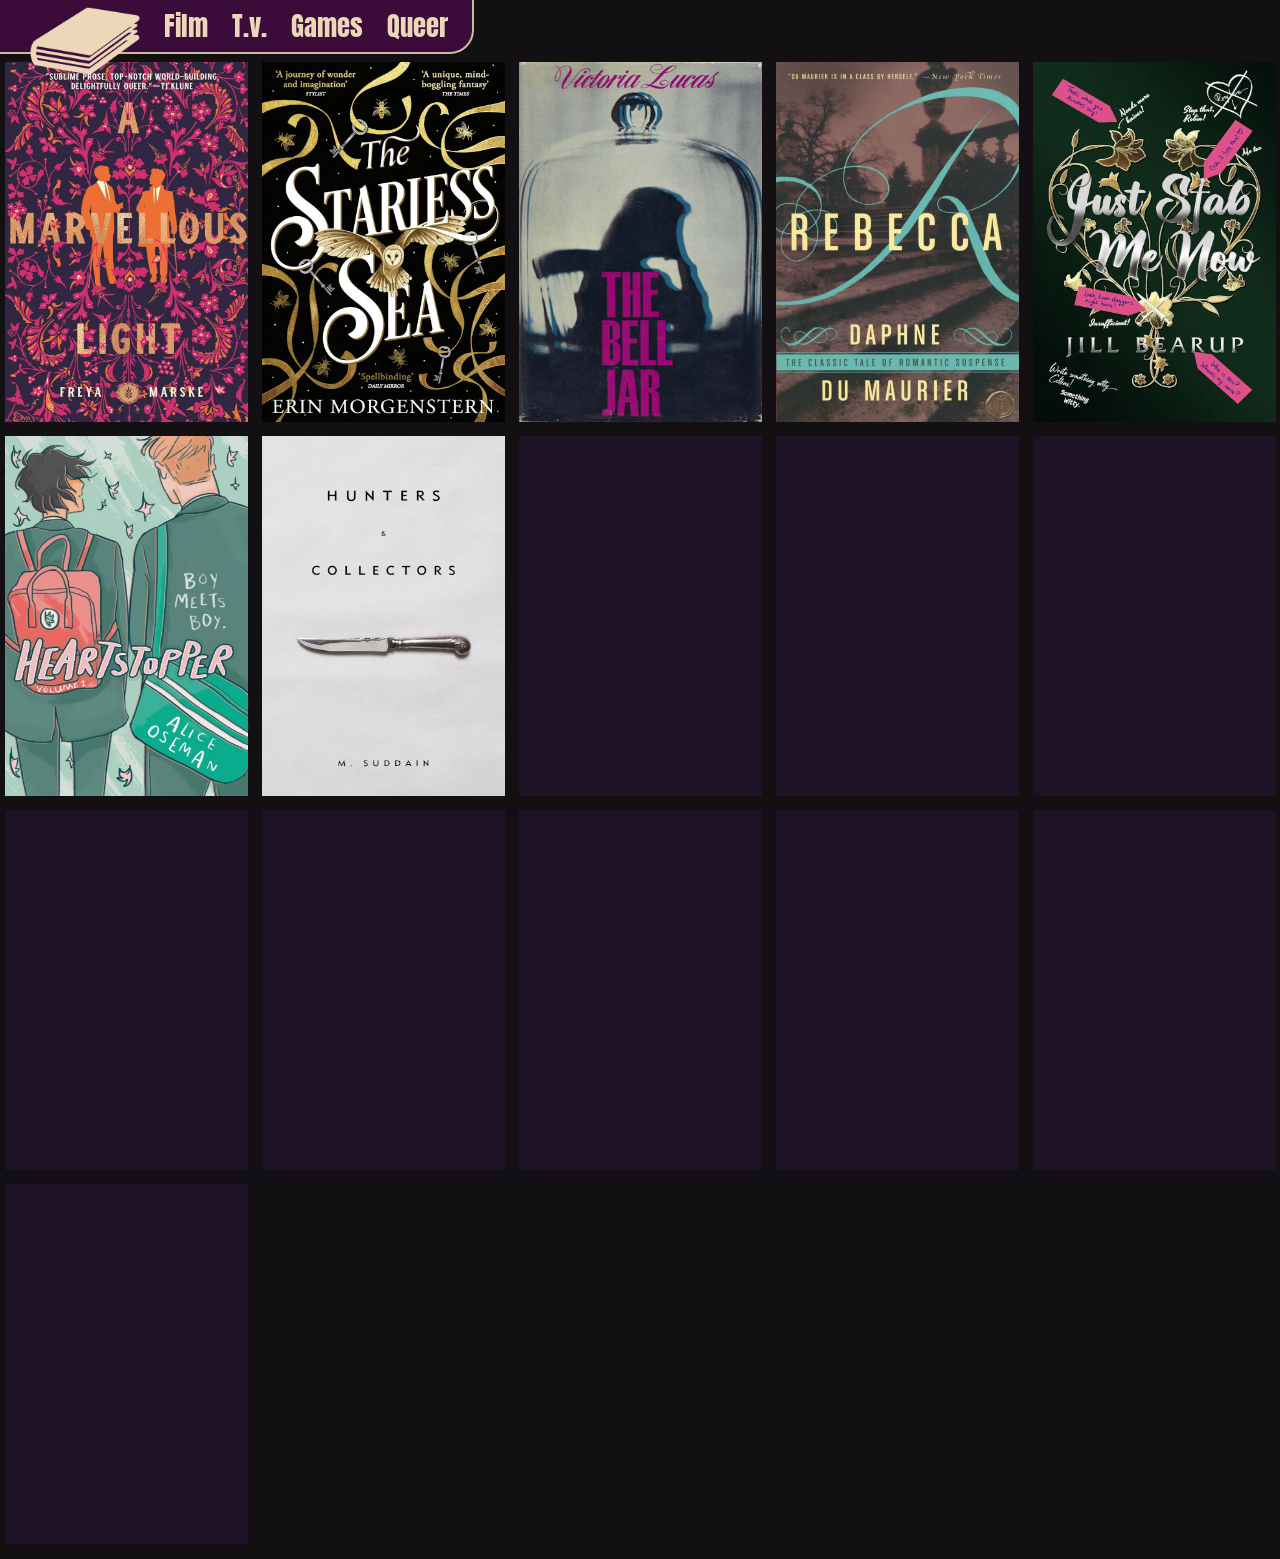
==== books.html @ d8e8ef1d "Reduced Image  + New Entry" ====
<!DOCTYPE html>
<html lang="en">

<head>
    <meta charset="UTF-8" />
    <meta name="viewport" content="width=device-width, initial-scale=1.0" />

    <title> Watch List </title>

    <link rel="stylesheet" href="styles.css">
    <link rel="icon" href="Assets/Favicon.png">
    <script src="scripts.js"></script>
    
</head>

<body>

    <div id="header">
        <img src="Assets/book_icon.png" style="width: 110px;object-fit: fill; height: 68px; margin-top: 7px;">
        <a href="index.html"><h1> Film </h1></a>
        <a href="tv.html"><h1> T.v. </h1></a>
        <div id="altRow">
            <a href="games.html"><h1> Games </h1></a>
            <a href="queer.html"><h1> Queer </h1></a>
        </div>
        <div> <!-- spacer --> </div>
    </div>
    
    <div class="grid">

        <div class="cell" onclick="toggleText('b7_base', 'b7_text');">
            <img src="Books/aMarvelousLight.jpg">
            <div id="b7_base" class="description_box"></div>
            <p id="b7_text"> A Marvellous Light <br> Freya Marske <br><br> 
                Dual pov adventure romance set in a secret world of magic during early 1900s 
                England. It is an exciting read with enjoyable characters and a sharp eye 
                for detail.
            </p>
        </div>

        <div class="cell" onclick="toggleText('b6_base', 'b6_text');">
            <img src="Books/theStarlessSea_2019.jpg">
            <div id="b6_base" class="description_box"></div>
            <p id="b6_text"> The Starless Sea <br> Erin Morgenstern <br><br> 
                Beginning with three seemingly unconnected fairy tales, the various stories wind 
                together over the course of the novel into a complex web of symbolism around a 
                mythical library. With this unusual structure the novel explores the importance 
                and influence of all kinds of stories.
            </p>
        </div>

        <div class="cell" onclick="toggleText('b5_base', 'b5_text');">
            <img src="Books/belljarvictorialucas-2126178337.jpg">
            <div id="b5_base" class="description_box"></div>
            <p id="b5_text"> The Bell Jar <br> Sylvia Plath <br><br> 
                First published in 1963 under the pseudonym Victoria Lucas, the novel is a 
                fictionalised account of Plath's own struggles with mental health, depression, 
                and suicide. The writing is masterful, evocative, and makes it easy to enter 
                head of the character Esther Greenwood.
            </p>
        </div>

        <div class="cell" onclick="toggleText('b3_base', 'b3_text');">
            <img src="Books/Rebecca3.jpg">
            <div id="b3_base" class="description_box"></div>
            <p id="b3_text"> Rebecca <br> Daphne du Maurier <br><br> 
                A tense, slow burning novel, Rebecca follows a young woman haunted by the 
                memory of her husband's first wife. Du Maurier dives deep into the unnamed 
                protagonists psycho-drama with lyrical and evocative writing.
            </p>
        </div>

        <div class="cell" onclick="toggleText('b2_base', 'b2_text');">
            <img src="Books/justStabMeNow.jpg">
            <div id="b2_base" class="description_box"></div>
            <p id="b2_text"> Just Stab Me Now <br> Jill Bearup <br><br> 
                A highly entertaining read about a romance novel heroine who refuses to 
                follow the authors wishes. Both a send up and love letter to the genre, 
                while giving a glimpse into what goes on in an authors head.
            </p>
        </div>

        <div class="cell" onclick="toggleText('b4_base', 'b4_text');">
            <img src="Books/Heartstopper_2016.jpg">
            <div id="b4_base" class="description_box"></div>
            <p id="b4_text"> Heartstopper <br> Alice Oseman <br><br> 
                First appearing as a webcomic in 2016, Heartstopper grew an adoring community. 
                It offered a cast of queer characters figuring themselves out and growing up 
                together. Depicting their struggles with hope and care. Young readers could see 
                themselves in it, and older readers saw the media they wished they had growing up.
            </p>
        </div>

        <div class="cell" onclick="toggleText('b1_base', 'b1_text');">
            <img src="Books/Hunters_and_Collectors_2016.jpg">
            <div id="b1_base" class="description_box"></div>
            <p id="b1_text"> Hunters and Collectors <br> M.Suddain <br><br> 
                This book had a great impact on my sensibilities, silly with the plot, 
                serious with the characters. Misanthrope and intergalactic food critic, 
                John Tamberlain, is on the hunt for a mythical hotel, the Hotel Grand 
                Skies. The only evidence of it's existence is a single photo.
            </p>
        </div>

        <div class="test_cell"></div>
        <div class="test_cell"></div>
        <div class="test_cell"></div>
        <div class="test_cell"></div>
        <div class="test_cell"></div>
        <div class="test_cell"></div>
        <div class="test_cell"></div>
        <div class="test_cell"></div>
        <div class="test_cell"></div>

    </div>

</body>

</html>
---- styles.css ----
@font-face {
   font-family: 'Anton';
   src: url(Assets/Anton-Regular.otf);
}

body {
    /* background-color: rgb(24, 27, 25); */
    /* background-color: rgb(241, 236, 239); */
    background-color: rgb(18, 16, 18);
    margin: 0px;
}

h1 {
    font-family: 'Anton';
    /* font-family: 'Courier New' ; */
    font-size: 20pt;
    font-weight: normal;
    margin-top: 6px;
    color: rgb(237, 215, 185);
}

h1:hover {
    color: rgb(30,18,39);
    opacity: 0.5;
}

a {
    text-decoration: none;
}

img {
    /* object-fit: contain; */
    width: 100%;
    height: 100%;
}

#header {
    /* background-color: rgb(133, 28, 98); */
    /* background-color: rgb(126, 133, 28); */
    /* background-color: rgb(124, 122, 113); */
    /* background-color: rgb(179, 164, 164); */
    background-color: rgb(59, 11, 58);
    /* background-color: rgb(45, 24, 60); */
    border-style: solid;
    border-color: rgb(203, 186, 162);
    border-width: 2px;

    position: fixed;
    top: -2px;
    left: -2px;
    border-radius: 0px 0px 24px 0px;
    display: flex;
    direction: row;
    padding-left: 30px;
    gap: 24px;

    z-index: 1;

    /* width: 100%; */
    height: 52px; /* make sure .grid margin-top uses the same value*/
}

#altRow{
    /* width: 600px; */
    display: flex;
    direction: row;
    gap: 24px;
}


.grid {

    margin-top: 52px; /*make sure this is the same value as #header height */
    margin-bottom: 15px;
    display: grid;
    grid-template-columns: repeat(auto-fill, minmax(170px, 243px));
    padding-top: 10px;
    gap: 14px;
    justify-content: center;

}

.test_cell {
    position: relative;
    width: 243px;
    height: 360px;

    background-color:blueviolet;
    opacity: 0.1;
}

.cell {
    position: relative;
    /* make sure width to height ratio is 27:40 */
    width: 243px;
    height: 360px;
    overflow: hidden;

    transition-duration: 0.2s;
}

.cell:hover {
    cursor: grab;

    transform: scale(0.95);
}

.description_box {
    /* display: none; */
    position: absolute;
    top: 0%;
    width: 100%;
    height: 100%;

    cursor: grab;

    background-color: rgb(30,18,39);
    opacity: 0;
    transition: 0.15s;
}

p {
    font-family: 'tahoma';
    font-size: 12pt;
    line-height: 17pt;

    position: absolute;
    top: 0px;
    margin-top: 0px;
    padding: 13px;
    /* width: 217px; */
    height: 355px;
    overflow-y: scroll;
    overflow-x: none;
    color: rgb(254, 250, 243);
    opacity: 0;
    transition: 0.15s;
}

#pride_flag {
    object-fit: fill; 
    width: 106px; 
    height: 62px; 
    margin-top: 0px;
}

#controler {
    width: 110px;
    object-fit: fill; 
    height: 62px; 
    margin-top: 9px;
}

p::-webkit-scrollbar {
    width: 4.5px;
    /* background-color: aqua; */
}

p::-webkit-scrollbar-thumb {
    border-radius: 2px;
    background-color: rgb(210, 191, 164);
}

/* Styles for Mobile */
    
@media only screen and (max-width: 514px) {

    #header {
        padding-left: 15px;
        width: 290px;
        height: 90px; /* make sure .grid margin-top uses the same value*/

        flex-wrap: wrap;
    }

    #altRow {
        position: fixed;
        top: 35px;
        left: 123px;
    }

    .grid {
        grid-template-columns: repeat(auto-fill, minmax(100px, 189px));
        margin-top: 93px;
        margin-bottom: 10px;
        gap: 7px;
        /* background-color: aqua; */
    }

    .cell {
    /* make sure width to height ratio is 27:40 */
    width: 189px;
    height: 280px;
    }

    .test_cell {
    width: 194.4px;
    height: 288px;
    }

    .cell:hover {
    cursor: grab;
    transform: scale(1);
    }

    p {
        padding: 7px;
        padding-top: 3px;
        font-size: 10pt;
        line-height: 14pt;
        /* background-color: aqua; */
        /* width: 175px; */
        height: 265px;
    }

    #pride_flag {
        width: 90px; 
        height: 54px; 
        margin-top: 16px;
    }

    #controler {
        width: 100px;
    }

}
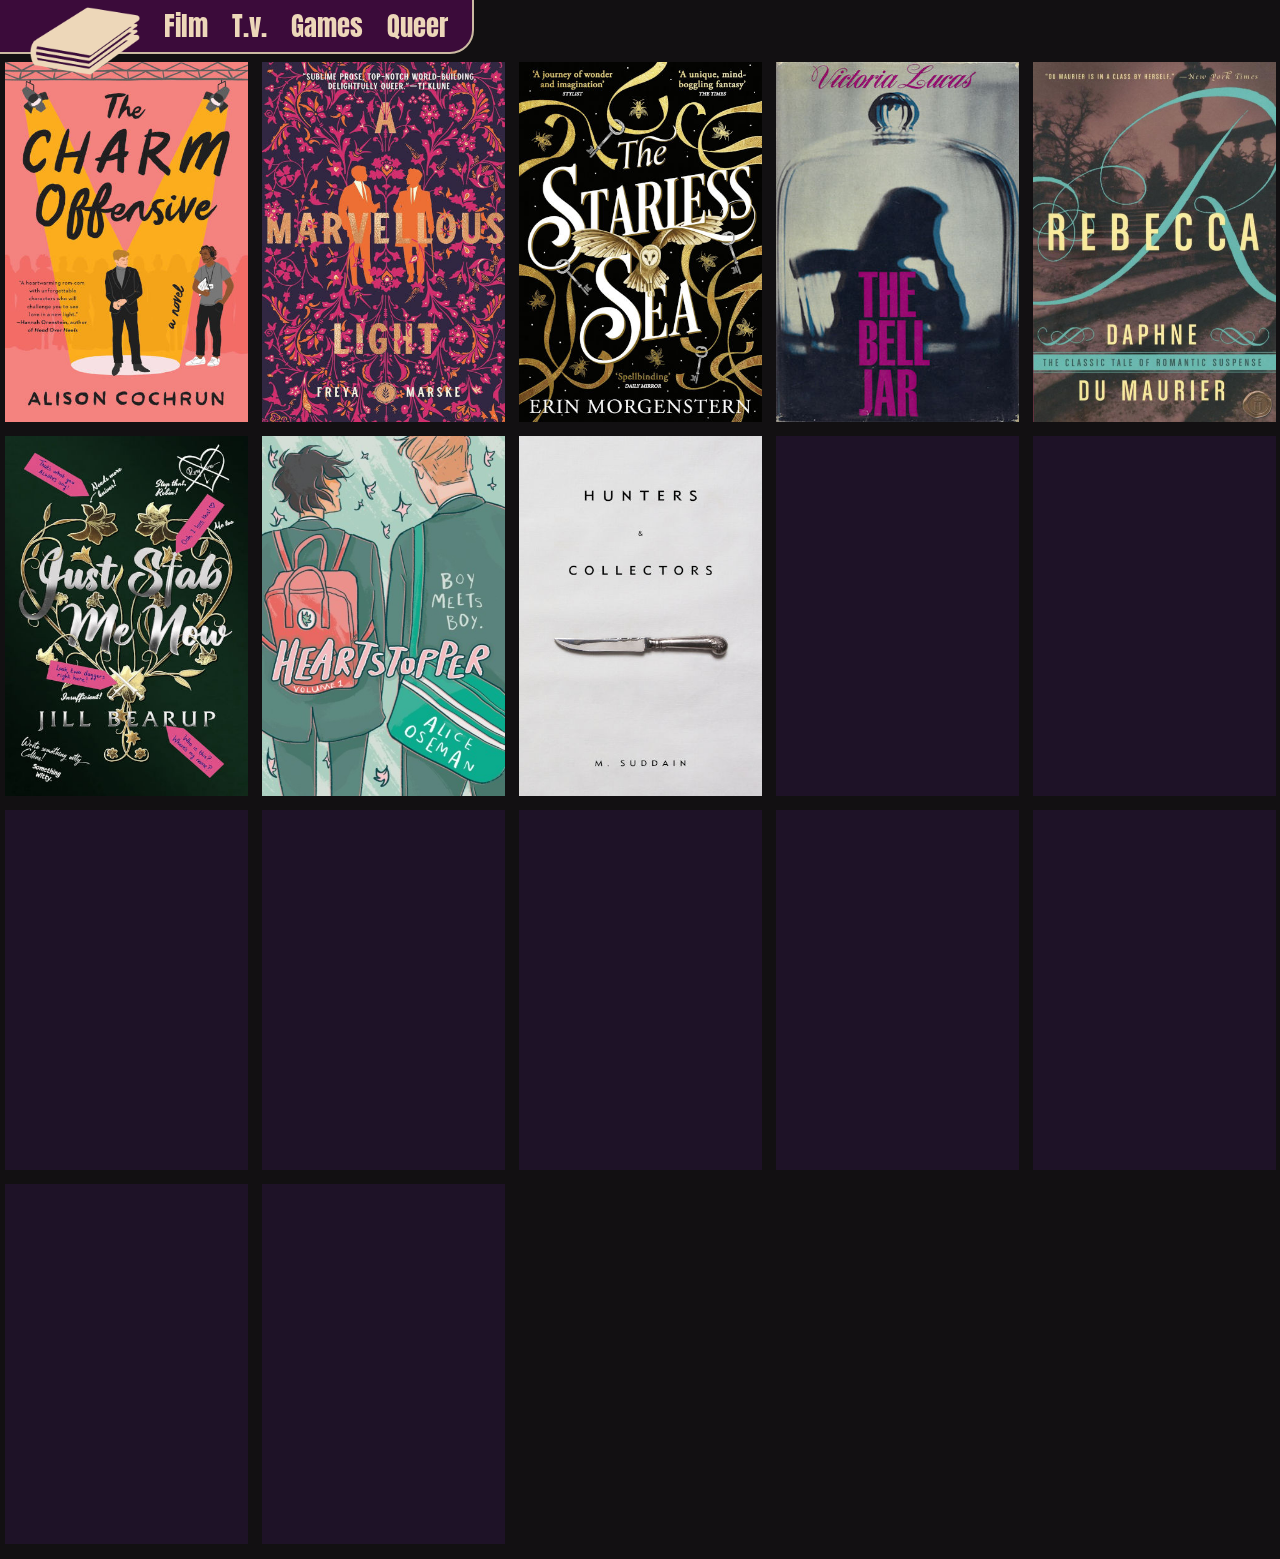
==== commit b6d290b7: "New Entries" ====
--- a/books.html
+++ b/books.html
@@ -27,6 +27,17 @@
     </div>
     
     <div class="grid">
+
+        <div class="cell" onclick="toggleText('b8_base', 'b8_text');">
+            <img src="Books/TheCharmOffensive.jpg">
+            <div id="b8_base" class="description_box"></div>
+            <p id="b8_text"> The Charm Offensive <br> Alison Cochrun <br><br> 
+                Tucked into this thoroughly entertaining rom-com are some genuine discussions on mental 
+                health, and queer identities. Coming out of a 6 year relationship, Dave only intends to 
+                do his job managing contestants on reality tv. Catching feelings for their male lead is 
+                a complication he does not need.
+            </p>
+        </div>
 
         <div class="cell" onclick="toggleText('b7_base', 'b7_text');">
             <img src="Books/aMarvelousLight.jpg">
--- a/styles.css
+++ b/styles.css
@@ -122,7 +122,7 @@
 
 p {
     font-family: 'tahoma';
-    font-size: 12pt;
+    font-size: 11.5pt;
     line-height: 17pt;
 
     position: absolute;
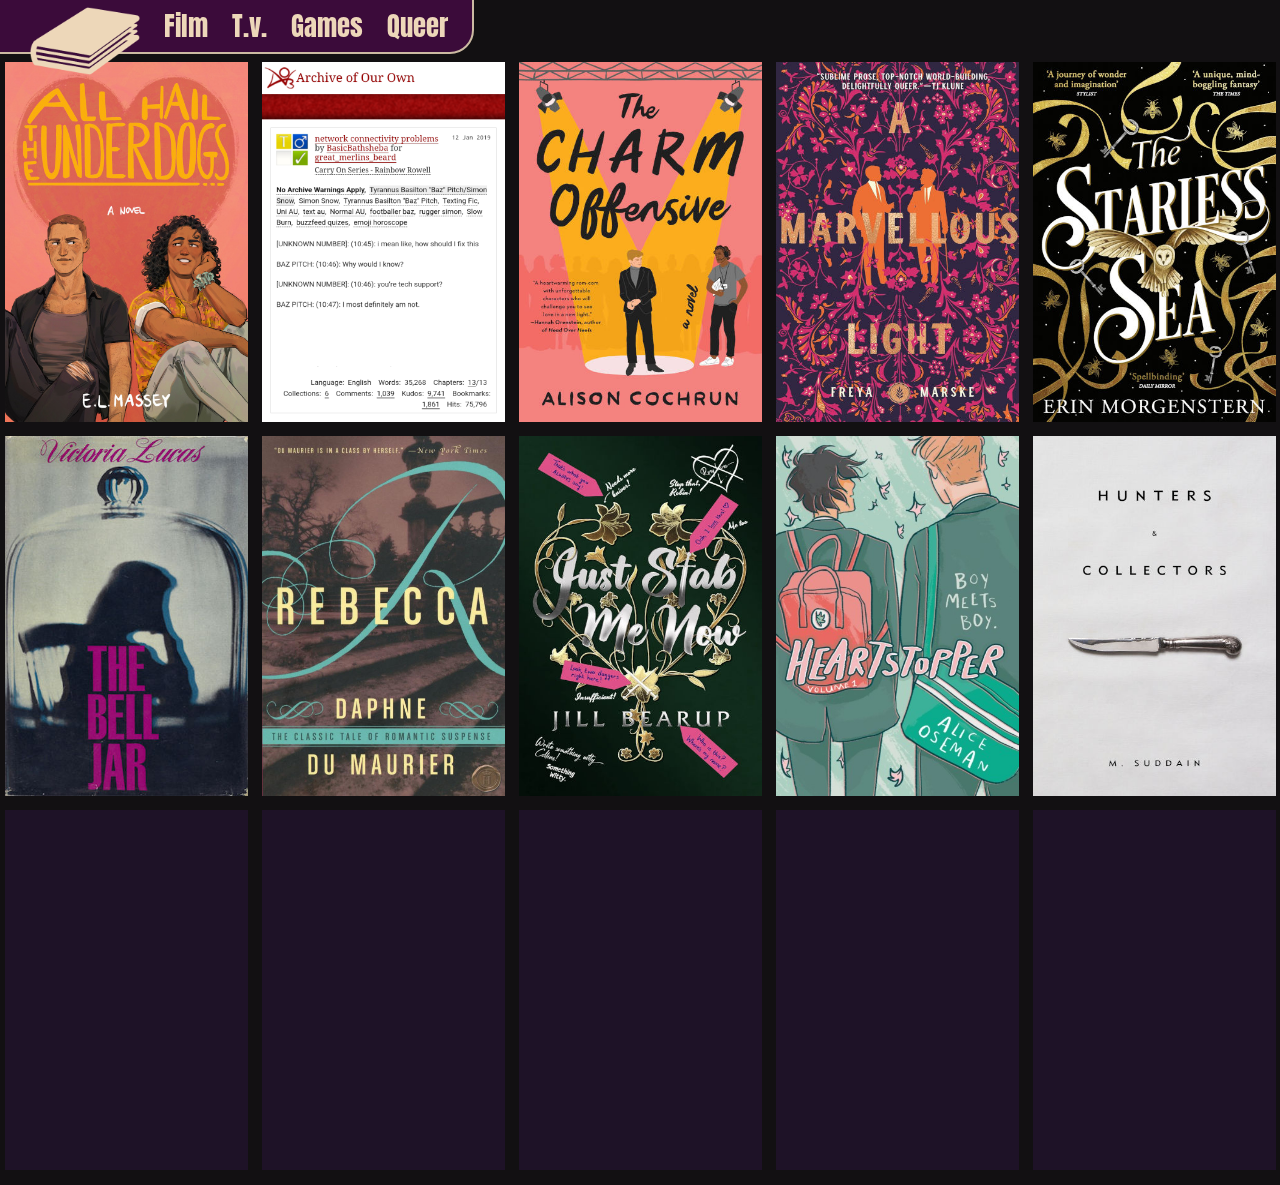
==== commit 035f611f: "new entries" ====
--- a/books.html
+++ b/books.html
@@ -27,6 +27,22 @@
     </div>
     
     <div class="grid">
+
+        <div class="cell" onclick="toggleText('b10_base', 'b10_text');">
+            <img src="Books/AllHailTheUnderDogs_2023.jpg">
+            <div id="b10_base" class="description_box"></div>
+            <p id="b10_text"> All Hail The Underdogs <br> E.L. Massey <br><br> 
+                ...
+            </p>
+        </div>
+
+        <div class="cell" onclick="toggleText('b9_base', 'b9_text');">
+            <img src="Books/NetworkConnectivityProblems_2019.png">
+            <div id="b9_base" class="description_box"></div>
+            <p id="b9_text"> Network Connectivity Problems <br> BasicBathsheba <br><br> 
+                ...
+            </p>
+        </div>
 
         <div class="cell" onclick="toggleText('b8_base', 'b8_text');">
             <img src="Books/TheCharmOffensive.jpg">
@@ -118,10 +134,6 @@
         <div class="test_cell"></div>
         <div class="test_cell"></div>
         <div class="test_cell"></div>
-        <div class="test_cell"></div>
-        <div class="test_cell"></div>
-        <div class="test_cell"></div>
-        <div class="test_cell"></div>
 
     </div>
 
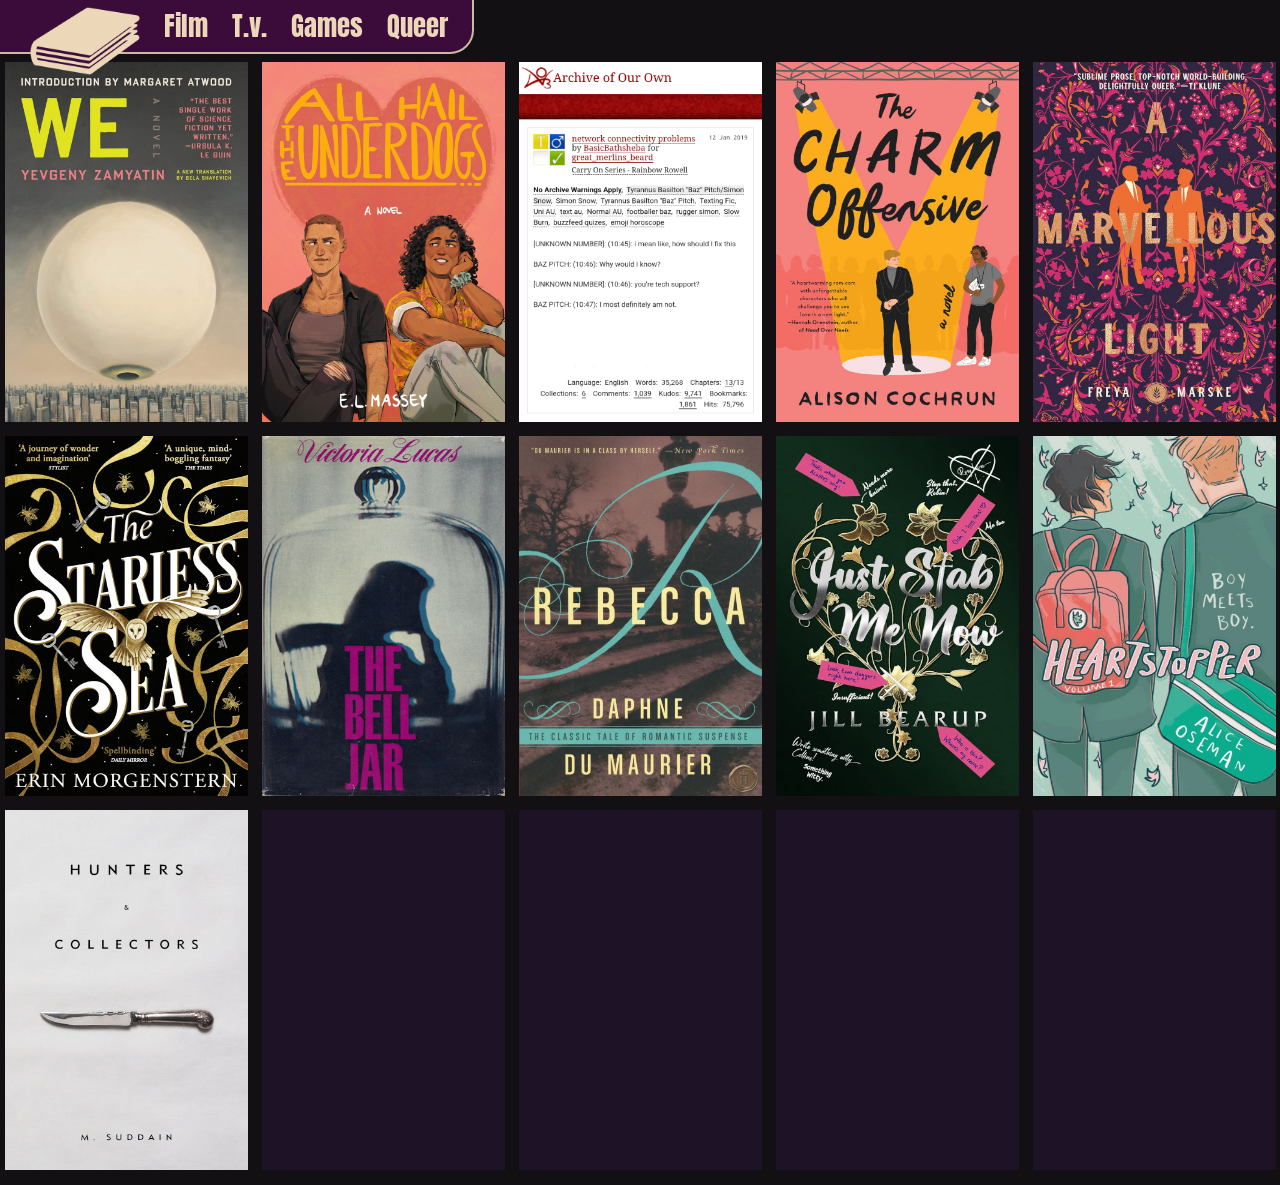
==== commit eb716924: "new entry - We" ====
--- a/books.html
+++ b/books.html
@@ -17,7 +17,7 @@
 
     <div id="header">
         <img src="Assets/book_icon.png" style="width: 110px;object-fit: fill; height: 68px; margin-top: 7px;">
-        <a href="index.html"><h1> Film </h1></a>
+        <a href="index.html"><h1> Film </h1></a>    
         <a href="tv.html"><h1> T.v. </h1></a>
         <div id="altRow">
             <a href="games.html"><h1> Games </h1></a>
@@ -28,26 +28,36 @@
     
     <div class="grid">
 
+        <div class="cell" onclick="toggleText('b11_base', 'b11_text');">
+            <img src="Books/We_1924.jpg">
+            <div id="b11_base" class="description_box"></div>
+            <p id="b11_text"> We <br> 1924 | Yevgeny Zamyatin <br><br> 
+                We presents a totalitarian society that has banished individualism. There is no 'I' only 'We'. The citizens themselves are identified only by number, and a universal time table schedules everyone's activities. What's most chilling is the unwavering support citizens express for the systems that oppress them. 
+            </p>
+        </div>
+
         <div class="cell" onclick="toggleText('b10_base', 'b10_text');">
             <img src="Books/AllHailTheUnderDogs_2023.jpg">
             <div id="b10_base" class="description_box"></div>
-            <p id="b10_text"> All Hail The Underdogs <br> E.L. Massey <br><br> 
-                ...
+            <p id="b10_text"> All Hail The Underdogs <br> 2023 | E.L. Massey <br><br> 
+                Hockey-adjacent romance. Two collage seniors (who happen to be on the hockey team) 
+                navigate their feelings for each other and their conflicting backgrounds. This is 
+                sweet mlm romance that replaces smut with emotional intelligence. 
             </p>
         </div>
 
         <div class="cell" onclick="toggleText('b9_base', 'b9_text');">
             <img src="Books/NetworkConnectivityProblems_2019.png">
             <div id="b9_base" class="description_box"></div>
-            <p id="b9_text"> Network Connectivity Problems <br> BasicBathsheba <br><br> 
-                ...
+            <p id="b9_text"> Network Connectivity Problems <br> 2019 | BasicBathsheba <br><br> 
+                ... <br><br> comments pending on re-read <br><br> (but it's so good I had to add it NOW)
             </p>
         </div>
 
         <div class="cell" onclick="toggleText('b8_base', 'b8_text');">
             <img src="Books/TheCharmOffensive.jpg">
             <div id="b8_base" class="description_box"></div>
-            <p id="b8_text"> The Charm Offensive <br> Alison Cochrun <br><br> 
+            <p id="b8_text"> The Charm Offensive <br> 2021 | Alison Cochrun <br><br> 
                 Tucked into this thoroughly entertaining rom-com are some genuine discussions on mental 
                 health, and queer identities. Coming out of a 6 year relationship, Dave only intends to 
                 do his job managing contestants on reality tv. Catching feelings for their male lead is 
@@ -58,7 +68,7 @@
         <div class="cell" onclick="toggleText('b7_base', 'b7_text');">
             <img src="Books/aMarvelousLight.jpg">
             <div id="b7_base" class="description_box"></div>
-            <p id="b7_text"> A Marvellous Light <br> Freya Marske <br><br> 
+            <p id="b7_text"> A Marvellous Light <br> 2021 | Freya Marske <br><br> 
                 Dual pov adventure romance set in a secret world of magic during early 1900s 
                 England. It is an exciting read with enjoyable characters and a sharp eye 
                 for detail.
@@ -68,7 +78,7 @@
         <div class="cell" onclick="toggleText('b6_base', 'b6_text');">
             <img src="Books/theStarlessSea_2019.jpg">
             <div id="b6_base" class="description_box"></div>
-            <p id="b6_text"> The Starless Sea <br> Erin Morgenstern <br><br> 
+            <p id="b6_text"> The Starless Sea <br> 2019 | Erin Morgenstern <br><br> 
                 Beginning with three seemingly unconnected fairy tales, the various stories wind 
                 together over the course of the novel into a complex web of symbolism around a 
                 mythical library. With this unusual structure the novel explores the importance 
@@ -79,7 +89,7 @@
         <div class="cell" onclick="toggleText('b5_base', 'b5_text');">
             <img src="Books/belljarvictorialucas-2126178337.jpg">
             <div id="b5_base" class="description_box"></div>
-            <p id="b5_text"> The Bell Jar <br> Sylvia Plath <br><br> 
+            <p id="b5_text"> The Bell Jar <br> 1963 | Sylvia Plath <br><br> 
                 First published in 1963 under the pseudonym Victoria Lucas, the novel is a 
                 fictionalised account of Plath's own struggles with mental health, depression, 
                 and suicide. The writing is masterful, evocative, and makes it easy to enter 
@@ -90,7 +100,7 @@
         <div class="cell" onclick="toggleText('b3_base', 'b3_text');">
             <img src="Books/Rebecca3.jpg">
             <div id="b3_base" class="description_box"></div>
-            <p id="b3_text"> Rebecca <br> Daphne du Maurier <br><br> 
+            <p id="b3_text"> Rebecca <br> 1938 | Daphne du Maurier <br><br> 
                 A tense, slow burning novel, Rebecca follows a young woman haunted by the 
                 memory of her husband's first wife. Du Maurier dives deep into the unnamed 
                 protagonists psycho-drama with lyrical and evocative writing.
@@ -100,7 +110,7 @@
         <div class="cell" onclick="toggleText('b2_base', 'b2_text');">
             <img src="Books/justStabMeNow.jpg">
             <div id="b2_base" class="description_box"></div>
-            <p id="b2_text"> Just Stab Me Now <br> Jill Bearup <br><br> 
+            <p id="b2_text"> Just Stab Me Now <br> 2024 | Jill Bearup <br><br> 
                 A highly entertaining read about a romance novel heroine who refuses to 
                 follow the authors wishes. Both a send up and love letter to the genre, 
                 while giving a glimpse into what goes on in an authors head.
@@ -111,7 +121,7 @@
             <img src="Books/Heartstopper_2016.jpg">
             <div id="b4_base" class="description_box"></div>
             <p id="b4_text"> Heartstopper <br> Alice Oseman <br><br> 
-                First appearing as a webcomic in 2016, Heartstopper grew an adoring community. 
+                First appearing as a webcomic in 2018, Heartstopper grew an adoring community. 
                 It offered a cast of queer characters figuring themselves out and growing up 
                 together. Depicting their struggles with hope and care. Young readers could see 
                 themselves in it, and older readers saw the media they wished they had growing up.
@@ -121,7 +131,7 @@
         <div class="cell" onclick="toggleText('b1_base', 'b1_text');">
             <img src="Books/Hunters_and_Collectors_2016.jpg">
             <div id="b1_base" class="description_box"></div>
-            <p id="b1_text"> Hunters and Collectors <br> M.Suddain <br><br> 
+            <p id="b1_text"> Hunters and Collectors <br> 2016 | M.Suddain <br><br> 
                 This book had a great impact on my sensibilities, silly with the plot, 
                 serious with the characters. Misanthrope and intergalactic food critic, 
                 John Tamberlain, is on the hunt for a mythical hotel, the Hotel Grand 
@@ -133,7 +143,6 @@
         <div class="test_cell"></div>
         <div class="test_cell"></div>
         <div class="test_cell"></div>
-        <div class="test_cell"></div>
 
     </div>
 
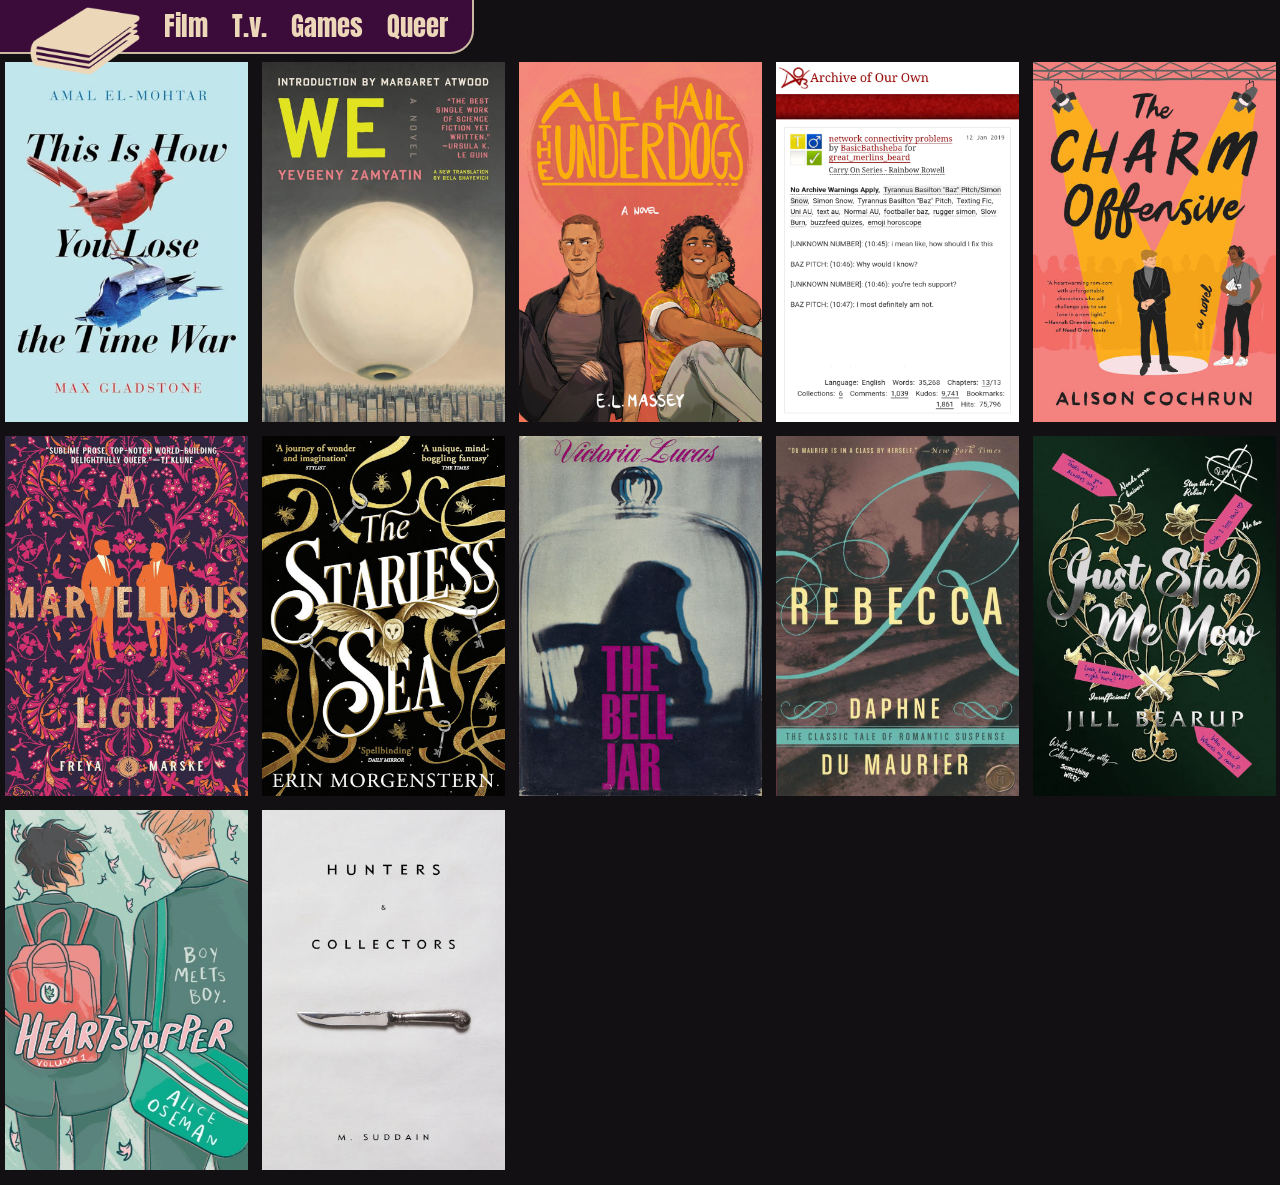
==== commit 3091d494: "new entries" ====
--- a/books.html
+++ b/books.html
@@ -28,11 +28,24 @@
     
     <div class="grid">
 
+        <div class="cell" onclick="toggleText('b12_base', 'b12_text');">
+            <img src="Books/ThisIsHowYouLooseTheTimeWar_2019.jpg">
+            <div id="b12_base" class="description_box"></div>
+            <p id="b12_text"> This Is How You Loose <br> the Time War <br> 2019 | Amal El-Mohtar, <br> Max Gladstone <br><br> 
+                A lyrical feat of imagination traversing the various strands of time, and the impossible 
+                worlds within. With the entirety of reality as the backdrop, two time traveling agents 
+                from rival organisations strike up correspondence that will change the war forever.
+            </p>
+        </div>
+
         <div class="cell" onclick="toggleText('b11_base', 'b11_text');">
             <img src="Books/We_1924.jpg">
             <div id="b11_base" class="description_box"></div>
             <p id="b11_text"> We <br> 1924 | Yevgeny Zamyatin <br><br> 
-                We presents a totalitarian society that has banished individualism. There is no 'I' only 'We'. The citizens themselves are identified only by number, and a universal time table schedules everyone's activities. What's most chilling is the unwavering support citizens express for the systems that oppress them. 
+                We presents a totalitarian society that has banished individualism. There is no 'I' 
+                only 'We'. The citizens themselves are identified only by number, and a universal time 
+                table schedules everyone's activities. What's most chilling is the unwavering support 
+                citizens express for the systems that oppress them. 
             </p>
         </div>
 
@@ -139,11 +152,6 @@
             </p>
         </div>
 
-        <div class="test_cell"></div>
-        <div class="test_cell"></div>
-        <div class="test_cell"></div>
-        <div class="test_cell"></div>
-
     </div>
 
 </body>
--- a/styles.css
+++ b/styles.css
@@ -129,6 +129,7 @@
     top: 0px;
     margin-top: 0px;
     padding: 13px;
+    padding-right: 5px;
     /* width: 217px; */
     height: 355px;
     overflow-y: scroll;
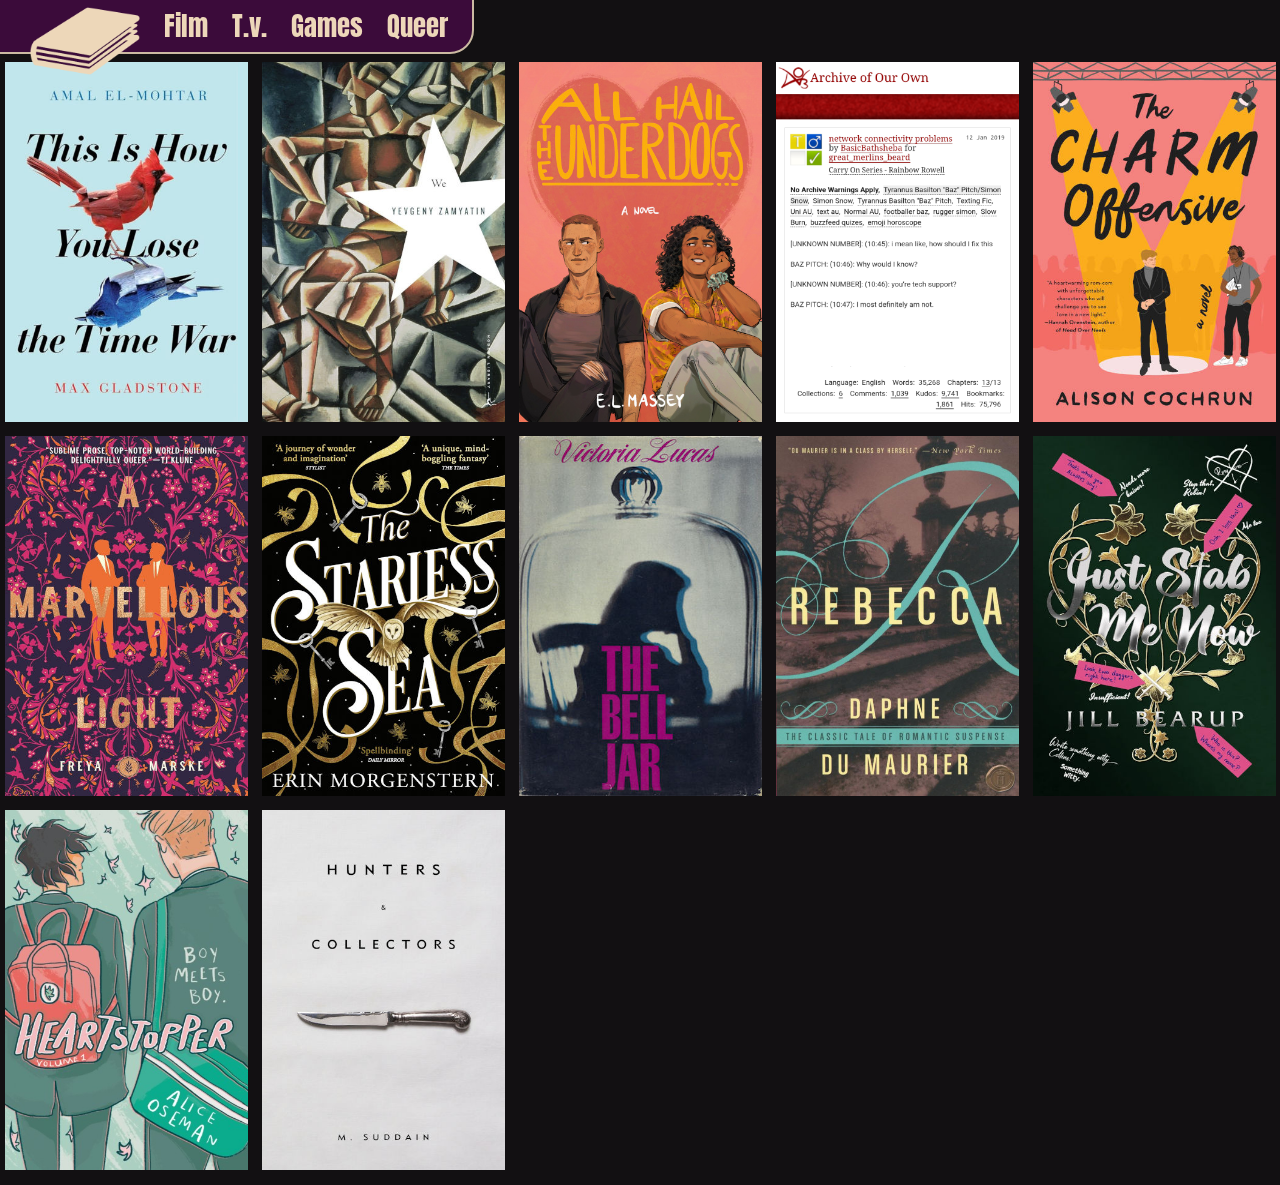
==== commit 1b356cbf: "new entries" ====
--- a/books.html
+++ b/books.html
@@ -133,8 +133,8 @@
         <div class="cell" onclick="toggleText('b4_base', 'b4_text');">
             <img src="Books/Heartstopper_2016.jpg">
             <div id="b4_base" class="description_box"></div>
-            <p id="b4_text"> Heartstopper <br> Alice Oseman <br><br> 
-                First appearing as a webcomic in 2018, Heartstopper grew an adoring community. 
+            <p id="b4_text"> Heartstopper <br> 2018 | Alice Oseman <br><br> 
+                First appearing as a webcomic in 2016, Heartstopper grew an adoring community. 
                 It offered a cast of queer characters figuring themselves out and growing up 
                 together. Depicting their struggles with hope and care. Young readers could see 
                 themselves in it, and older readers saw the media they wished they had growing up.
--- a/styles.css
+++ b/styles.css
@@ -128,7 +128,8 @@
     position: absolute;
     top: 0px;
     margin-top: 0px;
-    padding: 13px;
+    padding: 10px;
+    padding-top: 7px;
     padding-right: 5px;
     /* width: 217px; */
     height: 355px;
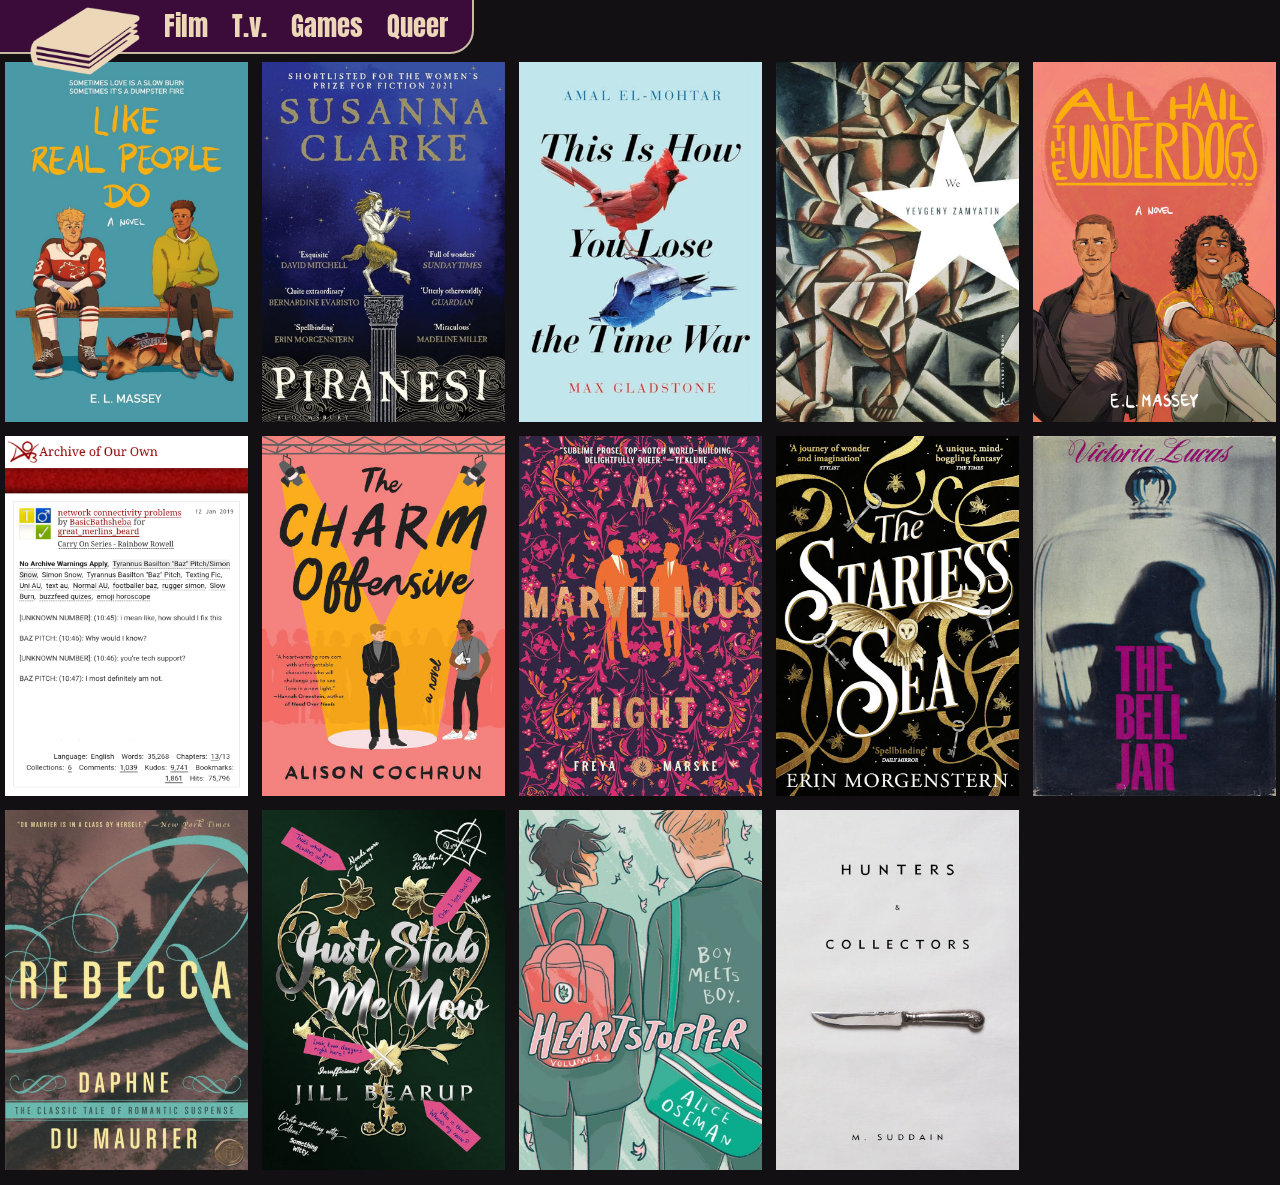
==== commit e583ddf1: "new entries" ====
--- a/books.html
+++ b/books.html
@@ -28,10 +28,32 @@
     
     <div class="grid">
 
+        <div class="cell" onclick="toggleText('b14_base', 'b14_text');">
+            <img src="Books/LikeRealPeopleDo_2022.jpg">
+            <div id="b14_base" class="description_box"></div>
+            <p id="b14_text"> 
+                Like Real People Do <br> 2020 | E.L. Massey <br><br> 
+                Gay hockey romance with exceptionally developed lead characters, exploring their personal 
+                struggles and what it actually might be like to be gay in professional hockey. TLDR: Fluffy 
+                hut/comfort with just a touch of crack.
+            </p>
+        </div>
+
+        <div class="cell" onclick="toggleText('b13_base', 'b13_text');">
+            <img src="Books/Piranesi_2020.jpg">
+            <div id="b13_base" class="description_box"></div>
+            <p id="b13_text"> 
+                Piranesi <br> 2020 | Susana Clarke <br><br> 
+                The House is the centre of the novel, an indescribably massive labyrinthine space inhabited 
+                by Piranesi. Playing off the characters ignorance and perspective the novel spins out a 
+                mystery that leaves the right questions unanswered.
+            </p>
+        </div>
+
         <div class="cell" onclick="toggleText('b12_base', 'b12_text');">
             <img src="Books/ThisIsHowYouLooseTheTimeWar_2019.jpg">
             <div id="b12_base" class="description_box"></div>
-            <p id="b12_text"> This Is How You Loose <br> the Time War <br> 2019 | Amal El-Mohtar, <br> Max Gladstone <br><br> 
+            <p id="b12_text"> This Is How You <br> Loose the Time War <br> 2019 | Amal El-Mohtar, <br> Max Gladstone <br><br> 
                 A lyrical feat of imagination traversing the various strands of time, and the impossible 
                 worlds within. With the entirety of reality as the backdrop, two time traveling agents 
                 from rival organisations strike up correspondence that will change the war forever.
